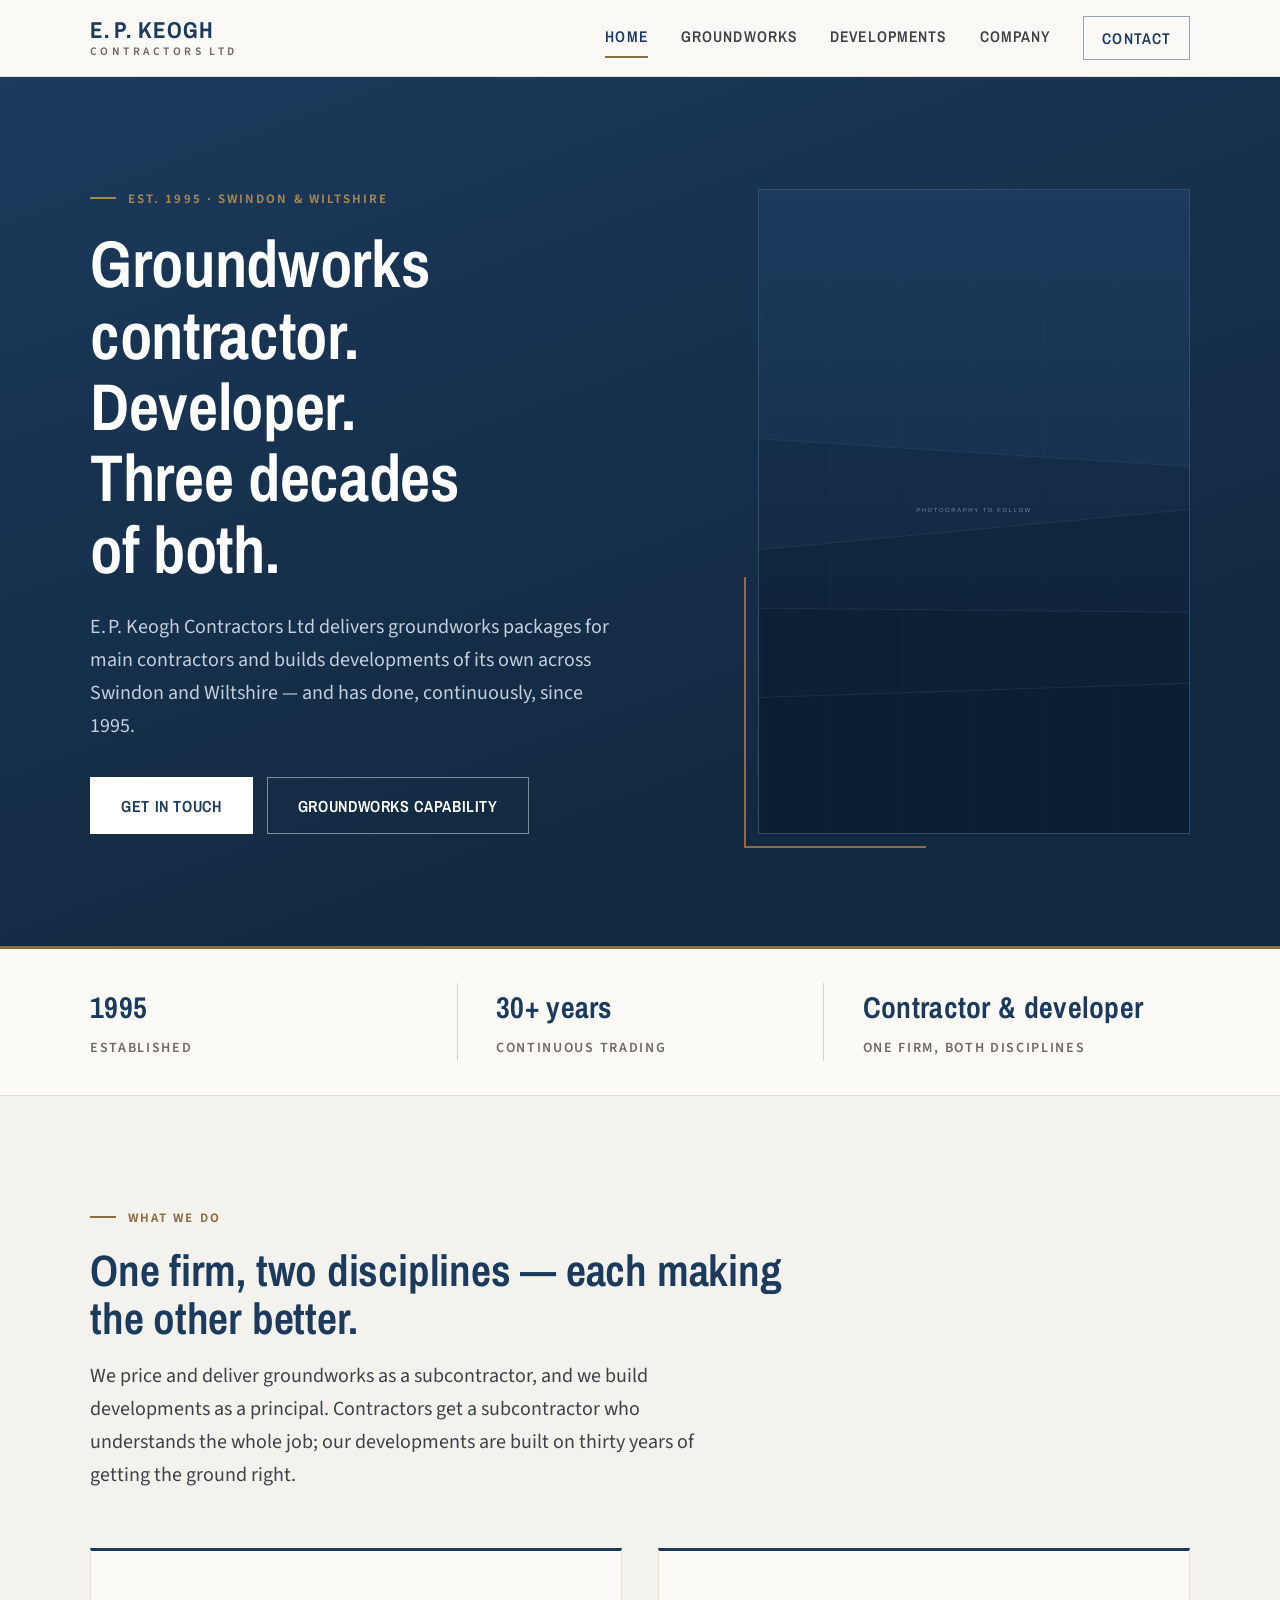
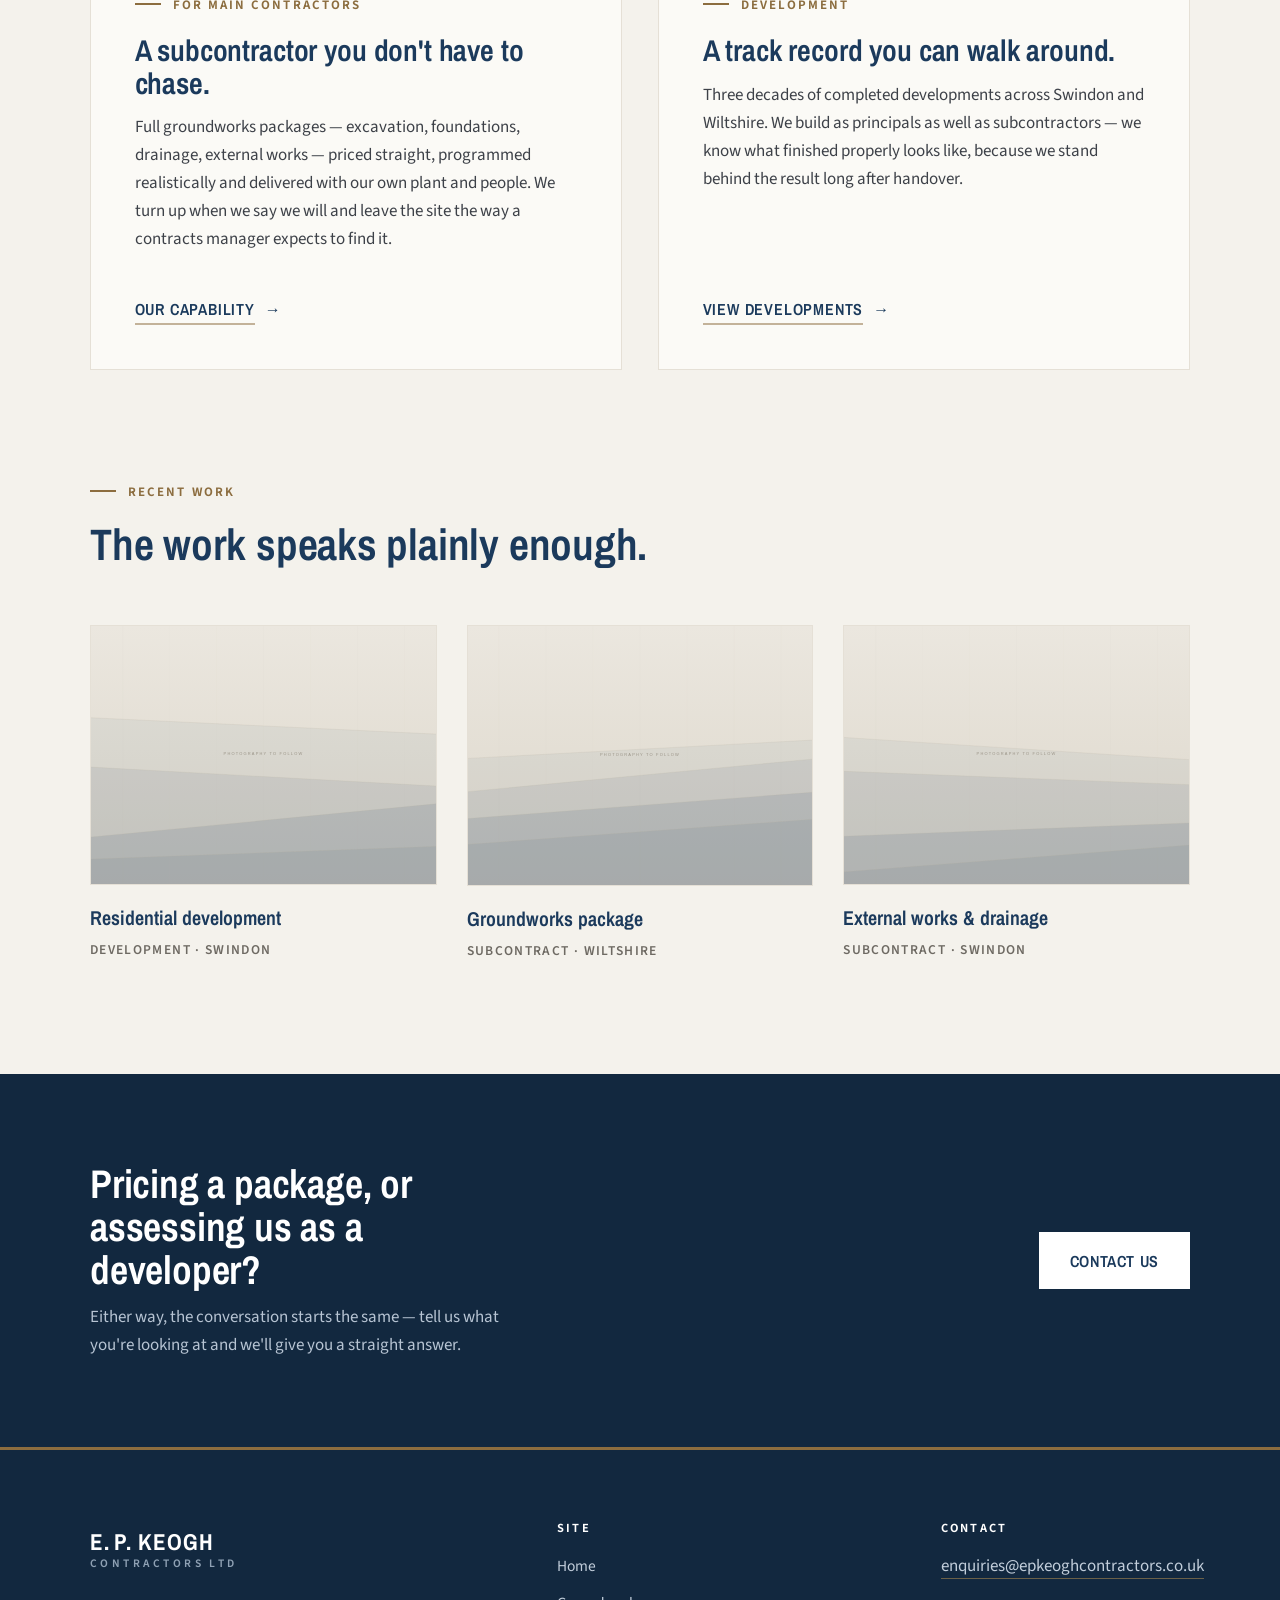
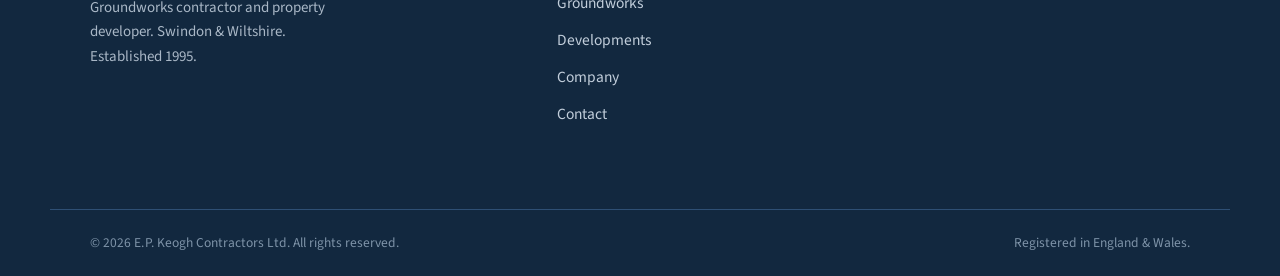
==== index.html @ 8f280d27 "E. P. Keogh Contractors Ltd — standalone company website Static five-page marketing site (Home, Grou" ====
<!DOCTYPE html>
<html lang="en-GB">
<head>
  <meta charset="utf-8">
  <meta name="viewport" content="width=device-width, initial-scale=1">
  <title>E. P. Keogh Contractors Ltd — Groundworks Contractor &amp; Developer, Swindon &amp; Wiltshire</title>
  <meta name="description" content="E. P. Keogh Contractors Ltd is an established Swindon and Wiltshire groundworks contractor and property developer, trading since 1995.">
  <link rel="icon" href="assets/img/favicon.svg" type="image/svg+xml">
  <link rel="stylesheet" href="css/main.css">
</head>
<body>

<header class="site-header">
  <div class="container header-inner">
    <a class="brand" href="index.html" aria-label="E. P. Keogh Contractors Ltd — home">
      <!-- LOGO SLOT: when the supplied horizontal logo file is added to assets/img/,
           replace the two <span>s below with:
           <img class="brand-logo" src="assets/img/logo-horizontal.png" alt="E. P. Keogh Contractors Ltd">
           (.brand-logo uses mix-blend-mode: multiply, which hides the logo's
           off-white background on these light surfaces without editing the file) -->
      <span class="brand-name">E.&thinsp;P. Keogh</span>
      <span class="brand-sub">Contractors Ltd</span>
    </a>
    <button class="nav-toggle" aria-expanded="false" aria-controls="site-nav" aria-label="Menu"><span class="bars"></span></button>
    <nav class="site-nav" id="site-nav" aria-label="Main">
      <a href="index.html" aria-current="page">Home</a>
      <a href="groundworks.html">Groundworks</a>
      <a href="developments.html">Developments</a>
      <a href="about.html">Company</a>
      <a class="nav-cta" href="contact.html">Contact</a>
    </nav>
  </div>
</header>

<main>

  <section class="hero on-navy">
    <div class="container hero-grid">
      <div>
        <span class="kicker">Est. 1995 &middot; Swindon &amp; Wiltshire</span>
        <h1>Groundworks contractor. Developer. Three decades of both.</h1>
        <p class="lede">E.&thinsp;P. Keogh Contractors Ltd delivers groundworks packages for main contractors and builds developments of its own across Swindon and Wiltshire — and has done, continuously, since 1995.</p>
        <div class="btn-row">
          <a class="btn btn-solid" href="contact.html">Get in touch</a>
          <a class="btn btn-ghost" href="groundworks.html">Groundworks capability</a>
        </div>
      </div>
      <div class="hero-media">
        <!-- PHOTO SLOT: replace with real site photography -->
        <img src="assets/placeholders/hero-navy.svg" alt="" aria-hidden="true">
      </div>
    </div>
  </section>

  <section class="facts" aria-label="Company facts">
    <div class="container facts-grid">
      <div class="fact"><strong>1995</strong><span>Established</span></div>
      <div class="fact"><strong>30+ years</strong><span>Continuous trading</span></div>
      <div class="fact"><strong>Contractor &amp; developer</strong><span>One firm, both disciplines</span></div>
    </div>
  </section>

  <section class="section">
    <div class="container">
      <div class="section-head">
        <span class="kicker">What we do</span>
        <h2>One firm, two disciplines — each making the other better.</h2>
        <p class="lede">We price and deliver groundworks as a subcontractor, and we build developments as a principal. Contractors get a subcontractor who understands the whole job; our developments are built on thirty years of getting the ground right.</p>
      </div>
      <div class="dual">
        <article class="panel">
          <span class="kicker">For main contractors</span>
          <h3>A subcontractor you don't have to chase.</h3>
          <p>Full groundworks packages — excavation, foundations, drainage, external works — priced straight, programmed realistically and delivered with our own plant and people. We turn up when we say we will and leave the site the way a contracts manager expects to find it.</p>
          <a class="link-fwd" href="groundworks.html"><span>Our capability</span></a>
        </article>
        <article class="panel">
          <span class="kicker">Development</span>
          <h3>A track record you can walk around.</h3>
          <p>Three decades of completed developments across Swindon and Wiltshire. We build as principals as well as subcontractors — we know what finished properly looks like, because we stand behind the result long after handover.</p>
          <a class="link-fwd" href="developments.html"><span>View developments</span></a>
        </article>
      </div>
    </div>
  </section>

  <section class="section" style="padding-top: 0;">
    <div class="container">
      <div class="section-head">
        <span class="kicker">Recent work</span>
        <h2>The work speaks plainly enough.</h2>
      </div>
      <div class="work-grid">
        <a class="work-card" href="developments.html">
          <figure>
            <div class="frame"><img src="assets/placeholders/light-1.svg" alt="Project photography to follow"></div>
            <figcaption>
              <div class="work-title">Residential development</div>
              <div class="work-meta">Development &middot; Swindon</div>
            </figcaption>
          </figure>
        </a>
        <a class="work-card" href="developments.html">
          <figure>
            <div class="frame"><img src="assets/placeholders/light-2.svg" alt="Project photography to follow"></div>
            <figcaption>
              <div class="work-title">Groundworks package</div>
              <div class="work-meta">Subcontract &middot; Wiltshire</div>
            </figcaption>
          </figure>
        </a>
        <a class="work-card" href="developments.html">
          <figure>
            <div class="frame"><img src="assets/placeholders/light-3.svg" alt="Project photography to follow"></div>
            <figcaption>
              <div class="work-title">External works &amp; drainage</div>
              <div class="work-meta">Subcontract &middot; Swindon</div>
            </figcaption>
          </figure>
        </a>
      </div>
    </div>
  </section>

  <section class="cta-band on-navy">
    <div class="container cta-inner">
      <div>
        <h2>Pricing a package, or assessing us as a developer?</h2>
        <p>Either way, the conversation starts the same — tell us what you're looking at and we'll give you a straight answer.</p>
      </div>
      <a class="btn btn-solid" href="contact.html">Contact us</a>
    </div>
  </section>

</main>

<footer class="site-footer">
  <div class="container footer-grid">
    <div class="footer-brand">
      <a class="brand" href="index.html">
        <span class="brand-name">E.&thinsp;P. Keogh</span>
        <span class="brand-sub">Contractors Ltd</span>
      </a>
      <p>Groundworks contractor and property developer. Swindon &amp; Wiltshire. Established 1995.</p>
    </div>
    <div>
      <h4>Site</h4>
      <ul class="footer-nav">
        <li><a href="index.html">Home</a></li>
        <li><a href="groundworks.html">Groundworks</a></li>
        <li><a href="developments.html">Developments</a></li>
        <li><a href="about.html">Company</a></li>
        <li><a href="contact.html">Contact</a></li>
      </ul>
    </div>
    <div>
      <h4>Contact</h4>
      <!-- PLACEHOLDER EMAIL — update in all five pages when confirmed -->
      <p><a class="email" href="mailto:enquiries@epkeoghcontractors.co.uk">enquiries@epkeoghcontractors.co.uk</a></p>
    </div>
  </div>
  <div class="container footer-base">
    <span>&copy; 2026 E.&thinsp;P. Keogh Contractors Ltd. All rights reserved.</span>
    <span>Registered in England &amp; Wales.</span>
  </div>
</footer>

<script src="js/site.js"></script>
</body>
</html>
---- css/main.css ----
/* ==========================================================================
   E. P. Keogh Contractors Ltd — site stylesheet
   Palette anchored to the company logo: deep navy, structural grey,
   warm off-white, near-black ink, muted bronze accent (used sparingly).
   ========================================================================== */

/* ---- Fonts (self-hosted, variable weight) ------------------------------- */
@font-face {
  font-family: "Archivo Narrow";
  src: url("../assets/fonts/archivo-narrow-var.woff2") format("woff2");
  font-weight: 400 700;
  font-style: normal;
  font-display: swap;
}
@font-face {
  font-family: "Source Sans 3";
  src: url("../assets/fonts/source-sans-3-var.woff2") format("woff2");
  font-weight: 200 900;
  font-style: normal;
  font-display: swap;
}

/* ---- Tokens -------------------------------------------------------------- */
:root {
  --navy: #1b3a5c;          /* logo navy */
  --navy-deep: #12283f;     /* hero / footer ground */
  --navy-mid: #24486e;
  --navy-line: #2e4f74;     /* hairlines on navy */

  --ink: #171a1e;
  --ink-soft: #3d4148;
  --grey: #6e6a63;          /* warm structural grey — secondary text */
  --grey-line: #d9d3c8;     /* hairlines on cream */
  --grey-line-soft: #e5e0d6;

  --cream: #f4f2ec;         /* page ground */
  --paper: #fbfaf6;         /* raised surfaces */
  --white: #ffffff;

  --bronze: #8c6d3f;        /* restrained accent */
  --bronze-soft: #a5854f;

  --font-display: "Archivo Narrow", "Arial Narrow", Arial, sans-serif;
  --font-body: "Source Sans 3", system-ui, -apple-system, "Segoe UI", Arial, sans-serif;

  --container: 1180px;
  --gutter: clamp(20px, 4vw, 40px);
  --section: clamp(64px, 9vw, 112px);
}

/* ---- Reset / base -------------------------------------------------------- */
*, *::before, *::after { box-sizing: border-box; }
html { -webkit-text-size-adjust: 100%; scroll-behavior: smooth; }
body {
  margin: 0;
  font-family: var(--font-body);
  font-weight: 400;
  font-size: 17px;
  line-height: 1.65;
  color: var(--ink);
  background: var(--cream);
}
img, svg { display: block; max-width: 100%; }
h1, h2, h3, h4 { margin: 0; font-family: var(--font-display); color: var(--navy); line-height: 1.08; letter-spacing: -0.005em; }
p { margin: 0 0 1em; }
p:last-child { margin-bottom: 0; }
a { color: var(--navy); text-decoration-color: color-mix(in srgb, var(--bronze) 55%, transparent); text-underline-offset: 3px; }
a:hover { color: var(--bronze); }
:focus-visible { outline: 2px solid var(--bronze); outline-offset: 3px; }

.container { max-width: var(--container); margin-inline: auto; padding-inline: var(--gutter); }

/* ---- Shared text patterns ------------------------------------------------ */
.kicker {
  display: block;
  font-family: var(--font-body);
  font-size: 13px;
  font-weight: 650;
  letter-spacing: 0.16em;
  text-transform: uppercase;
  color: var(--bronze);
  margin-bottom: 18px;
}
.kicker::before {
  content: "";
  display: inline-block;
  width: 26px;
  height: 2px;
  background: var(--bronze);
  vertical-align: 4px;
  margin-right: 12px;
}
.on-navy .kicker { color: var(--bronze-soft); }
.on-navy .kicker::before { background: var(--bronze-soft); }

.lede { font-size: clamp(18px, 2vw, 20px); color: var(--ink-soft); max-width: 62ch; }
.muted { color: var(--grey); }

/* ---- Buttons -------------------------------------------------------------- */
.btn {
  display: inline-block;
  font-family: var(--font-display);
  font-weight: 620;
  font-size: 16px;
  letter-spacing: 0.04em;
  text-transform: uppercase;
  text-decoration: none;
  padding: 15px 30px 14px;
  border: 1px solid transparent;
  transition: background-color 160ms ease, color 160ms ease, border-color 160ms ease;
}
.btn-solid { background: var(--navy); color: var(--white); }
.btn-solid:hover { background: var(--navy-mid); color: var(--white); }
.on-navy .btn-solid { background: var(--white); color: var(--navy); }
.on-navy .btn-solid:hover { background: var(--cream); color: var(--navy); }
.btn-ghost { border-color: color-mix(in srgb, var(--navy) 45%, transparent); color: var(--navy); }
.btn-ghost:hover { border-color: var(--bronze); color: var(--bronze); }
.on-navy .btn-ghost { border-color: rgba(255, 255, 255, 0.45); color: var(--white); }
.on-navy .btn-ghost:hover { border-color: var(--bronze-soft); color: var(--bronze-soft); }
.btn-row { display: flex; flex-wrap: wrap; gap: 14px; margin-top: 34px; }

/* Quiet inline link with arrow */
.link-fwd {
  display: inline-block;
  font-family: var(--font-display);
  font-weight: 620;
  font-size: 16px;
  letter-spacing: 0.05em;
  text-transform: uppercase;
  text-decoration: none;
  color: var(--navy);
  border-bottom: 2px solid color-mix(in srgb, var(--bronze) 50%, transparent);
  padding-bottom: 3px;
}
.link-fwd::after { content: "\2192"; margin-left: 10px; }
.link-fwd:hover { color: var(--bronze); border-bottom-color: var(--bronze); }

/* ---- Header --------------------------------------------------------------- */
.site-header {
  position: sticky;
  top: 0;
  z-index: 50;
  background: color-mix(in srgb, var(--paper) 92%, transparent);
  backdrop-filter: blur(8px);
  border-bottom: 1px solid var(--grey-line-soft);
}
.header-inner {
  display: flex;
  align-items: center;
  justify-content: space-between;
  gap: 24px;
  min-height: 76px;
}

/* Brand — typographic wordmark. When the supplied logo file is dropped into
   assets/img/, swap the two spans for the commented <img> in each page header.
   .brand-logo is pre-styled for it (multiply hides the logo's off-white box
   on these light surfaces). */
.brand { display: flex; flex-direction: column; text-decoration: none; line-height: 1.05; padding: 8px 0; }
.brand-name {
  font-family: var(--font-display);
  font-weight: 700;
  font-size: 23px;
  letter-spacing: 0.045em;
  text-transform: uppercase;
  color: var(--navy);
}
.brand-sub {
  font-family: var(--font-body);
  font-weight: 620;
  font-size: 11.5px;
  letter-spacing: 0.3em;
  text-transform: uppercase;
  color: var(--grey);
  margin-top: 3px;
}
.brand-logo { height: 46px; width: auto; mix-blend-mode: multiply; }

.site-nav { display: flex; align-items: center; gap: clamp(18px, 2.6vw, 34px); }
.site-nav a {
  font-family: var(--font-display);
  font-weight: 600;
  font-size: 15.5px;
  letter-spacing: 0.07em;
  text-transform: uppercase;
  text-decoration: none;
  color: var(--ink-soft);
  padding: 6px 0;
  border-bottom: 2px solid transparent;
}
.site-nav a:hover { color: var(--navy); }
.site-nav a[aria-current="page"] { color: var(--navy); border-bottom-color: var(--bronze); }
.site-nav .nav-cta {
  border: 1px solid color-mix(in srgb, var(--navy) 45%, transparent);
  padding: 9px 18px 8px;
  color: var(--navy);
}
.site-nav .nav-cta:hover { border-color: var(--bronze); color: var(--bronze); }
.site-nav .nav-cta[aria-current="page"] { border-color: var(--navy); background: var(--navy); color: var(--white); }

.nav-toggle {
  display: none;
  appearance: none;
  background: none;
  border: 1px solid var(--grey-line);
  padding: 10px 12px;
  cursor: pointer;
}
.nav-toggle .bars { display: block; width: 22px; height: 2px; background: var(--navy); position: relative; }
.nav-toggle .bars::before, .nav-toggle .bars::after {
  content: ""; position: absolute; left: 0; width: 22px; height: 2px; background: var(--navy);
}
.nav-toggle .bars::before { top: -7px; }
.nav-toggle .bars::after { top: 7px; }

/* ---- Hero (home) ----------------------------------------------------------- */
.hero {
  background: linear-gradient(160deg, var(--navy) 0%, var(--navy-deep) 78%);
  color: var(--white);
  border-bottom: 3px solid var(--bronze);
}
.hero-grid {
  display: grid;
  grid-template-columns: minmax(0, 7fr) minmax(0, 5fr);
  gap: clamp(32px, 5vw, 72px);
  align-items: stretch;
  padding-block: var(--section);
}
.hero h1 {
  color: var(--white);
  font-size: clamp(40px, 5.6vw, 66px);
  font-weight: 640;
  max-width: 13ch;
}
.hero .lede { color: #c3cfdc; margin-top: 26px; max-width: 52ch; }
.hero-media { position: relative; min-height: 340px; }
.hero-media img {
  position: absolute; inset: 0;
  width: 100%; height: 100%;
  object-fit: cover;
  border: 1px solid var(--navy-line);
}
.hero-media::after {
  content: "";
  position: absolute;
  left: -14px; bottom: -14px;
  width: 42%; height: 42%;
  border-left: 2px solid var(--bronze);
  border-bottom: 2px solid var(--bronze);
  pointer-events: none;
}

/* ---- Fact strip -------------------------------------------------------------- */
.facts { background: var(--paper); border-bottom: 1px solid var(--grey-line-soft); }
.facts-grid {
  display: grid;
  grid-template-columns: repeat(3, 1fr);
  padding-block: 34px;
}
.fact { padding-inline: clamp(16px, 3vw, 44px); border-left: 1px solid var(--grey-line); }
.fact:first-child { border-left: 0; padding-left: 0; }
.fact strong {
  display: block;
  font-family: var(--font-display);
  font-weight: 660;
  font-size: clamp(22px, 2.4vw, 30px);
  color: var(--navy);
  letter-spacing: 0.01em;
}
.fact span { font-size: 14px; font-weight: 600; letter-spacing: 0.12em; text-transform: uppercase; color: var(--grey); }

/* ---- Generic section rhythm --------------------------------------------------- */
.section { padding-block: var(--section); }
.section-head { max-width: 720px; margin-bottom: clamp(36px, 5vw, 56px); }
.section-head h2 { font-size: clamp(30px, 3.6vw, 44px); font-weight: 640; }
.section-head .lede { margin-top: 18px; }

/* ---- Dual identity panels (home) ------------------------------------------------ */
.dual { display: grid; grid-template-columns: 1fr 1fr; gap: clamp(24px, 3vw, 36px); }
.panel {
  background: var(--paper);
  border: 1px solid var(--grey-line-soft);
  border-top: 3px solid var(--navy);
  padding: clamp(28px, 3.4vw, 44px);
  display: flex;
  flex-direction: column;
}
.panel h3 { font-size: clamp(24px, 2.5vw, 30px); font-weight: 640; margin-bottom: 14px; }
.panel p { color: var(--ink-soft); }
.panel .link-fwd { margin-top: auto; padding-top: 26px; align-self: flex-start; border-bottom-width: 0; }
.panel .link-fwd span { border-bottom: 2px solid color-mix(in srgb, var(--bronze) 50%, transparent); padding-bottom: 3px; }
.panel .link-fwd:hover span { border-bottom-color: var(--bronze); }

/* ---- Work strip (home) / gallery (developments) ---------------------------------- */
.work-grid { display: grid; grid-template-columns: repeat(3, 1fr); gap: clamp(20px, 2.6vw, 30px); }
.work-card { text-decoration: none; color: inherit; display: block; }
.work-card figure { margin: 0; }
.work-card .frame { overflow: hidden; border: 1px solid var(--grey-line-soft); background: var(--paper); }
.work-card img { width: 100%; aspect-ratio: 4 / 3; object-fit: cover; transition: transform 400ms ease; }
.work-card:hover img { transform: scale(1.025); }
.work-card figcaption { padding-top: 16px; }
.work-card .work-title { font-family: var(--font-display); font-weight: 640; font-size: 20px; color: var(--navy); }
.work-card .work-meta { font-size: 13.5px; font-weight: 600; letter-spacing: 0.1em; text-transform: uppercase; color: var(--grey); margin-top: 5px; }

.feature-work { display: grid; grid-template-columns: minmax(0, 7fr) minmax(0, 5fr); gap: clamp(24px, 4vw, 56px); align-items: center; margin-bottom: clamp(32px, 4vw, 52px); }
.feature-work img { width: 100%; aspect-ratio: 16 / 10; object-fit: cover; border: 1px solid var(--grey-line-soft); }

/* ---- Capability list (groundworks) ------------------------------------------------ */
.cap-list { display: grid; grid-template-columns: 1fr 1fr; gap: 0 clamp(32px, 4vw, 64px); counter-reset: cap; border-top: 1px solid var(--grey-line); }
.cap {
  counter-increment: cap;
  border-bottom: 1px solid var(--grey-line);
  padding: clamp(24px, 3vw, 34px) 0;
  display: grid;
  grid-template-columns: 58px 1fr;
  gap: 8px 18px;
}
.cap::before {
  content: counter(cap, decimal-leading-zero);
  grid-row: 1 / span 2;
  font-family: var(--font-display);
  font-weight: 620;
  font-size: 26px;
  color: var(--bronze);
  line-height: 1.2;
}
.cap h3 { font-size: 21px; font-weight: 640; }
.cap p { grid-column: 2; color: var(--ink-soft); font-size: 16px; margin: 0; }

/* ---- Side-by-side content blocks --------------------------------------------------- */
.split { display: grid; grid-template-columns: minmax(0, 5fr) minmax(0, 7fr); gap: clamp(28px, 5vw, 72px); align-items: start; }
.split.flip { grid-template-columns: minmax(0, 7fr) minmax(0, 5fr); }
.split h2 { font-size: clamp(28px, 3.2vw, 38px); font-weight: 640; }
.split .media img { width: 100%; object-fit: cover; border: 1px solid var(--grey-line-soft); }

/* Checklist for standards */
.tick-list { list-style: none; margin: 22px 0 0; padding: 0; }
.tick-list li { position: relative; padding: 10px 0 10px 30px; border-bottom: 1px solid var(--grey-line-soft); color: var(--ink-soft); }
.tick-list li:last-child { border-bottom: 0; }
.tick-list li::before {
  content: "";
  position: absolute;
  left: 2px; top: 19px;
  width: 12px; height: 7px;
  border-left: 2px solid var(--bronze);
  border-bottom: 2px solid var(--bronze);
  transform: rotate(-45deg);
}

/* ---- Page hero (inner pages) --------------------------------------------------------- */
.page-hero {
  background: linear-gradient(160deg, var(--navy) 0%, var(--navy-deep) 82%);
  color: var(--white);
  border-bottom: 3px solid var(--bronze);
  padding-block: clamp(56px, 8vw, 96px);
}
.page-hero h1 { color: var(--white); font-size: clamp(36px, 4.6vw, 56px); font-weight: 640; max-width: 20ch; }
.page-hero .lede { color: #c3cfdc; margin-top: 20px; max-width: 58ch; }

/* ---- Full-bleed photo band ------------------------------------------------------------ */
.photo-band img { width: 100%; height: clamp(260px, 42vw, 460px); object-fit: cover; }

/* ---- CTA band --------------------------------------------------------------------------- */
.cta-band { background: var(--navy-deep); color: var(--white); }
.cta-inner {
  padding-block: clamp(56px, 7vw, 88px);
  display: flex;
  flex-wrap: wrap;
  align-items: center;
  justify-content: space-between;
  gap: 28px;
}
.cta-inner h2 { color: var(--white); font-size: clamp(28px, 3.4vw, 40px); font-weight: 640; max-width: 22ch; }
.cta-inner p { color: #b7c4d3; margin-top: 12px; max-width: 52ch; }

/* ---- Contact ------------------------------------------------------------------------------ */
.contact-email {
  display: inline-block;
  font-family: var(--font-display);
  font-weight: 640;
  font-size: clamp(24px, 3.4vw, 40px);
  letter-spacing: 0.01em;
  color: var(--navy);
  text-decoration: none;
  border-bottom: 3px solid var(--bronze);
  padding-bottom: 6px;
  overflow-wrap: anywhere;
}
.contact-email:hover { color: var(--bronze); }
.contact-cols { display: grid; grid-template-columns: minmax(0, 7fr) minmax(0, 5fr); gap: clamp(32px, 5vw, 72px); align-items: start; }
.contact-note h3 { font-size: 19px; font-weight: 640; margin-bottom: 8px; }
.contact-note + .contact-note { margin-top: 30px; padding-top: 30px; border-top: 1px solid var(--grey-line); }
.contact-note p { color: var(--ink-soft); font-size: 16px; }

/* ---- Footer ----------------------------------------------------------------------------------- */
.site-footer { background: var(--navy-deep); color: #a9b7c6; border-top: 3px solid var(--bronze); }
.footer-grid {
  display: grid;
  grid-template-columns: minmax(0, 5fr) minmax(0, 4fr) minmax(0, 3fr);
  gap: clamp(28px, 4vw, 64px);
  padding-block: clamp(48px, 6vw, 72px);
}
.footer-brand .brand-name { color: var(--white); }
.footer-brand .brand-sub { color: #8fa1b4; }
.footer-brand p { margin-top: 18px; font-size: 15px; max-width: 34ch; }
.site-footer h4 {
  color: var(--white);
  font-family: var(--font-body);
  font-size: 12.5px;
  font-weight: 650;
  letter-spacing: 0.18em;
  text-transform: uppercase;
  margin-bottom: 16px;
}
.footer-nav { list-style: none; margin: 0; padding: 0; }
.footer-nav li { margin-bottom: 9px; }
.footer-nav a { color: #c2cedb; text-decoration: none; font-size: 15.5px; }
.footer-nav a:hover { color: var(--white); }
.site-footer a.email { color: #c2cedb; text-decoration: none; border-bottom: 1px solid color-mix(in srgb, var(--bronze-soft) 60%, transparent); }
.site-footer a.email:hover { color: var(--white); }
.footer-base { border-top: 1px solid var(--navy-line); padding-block: 22px; display: flex; flex-wrap: wrap; gap: 8px 28px; justify-content: space-between; font-size: 13.5px; color: #7e93a8; }

/* ---- Responsive ---------------------------------------------------------------------------------- */
@media (max-width: 960px) {
  .hero-grid, .feature-work, .split, .split.flip, .contact-cols { grid-template-columns: 1fr; }
  .hero-media { min-height: 300px; }
  .cap-list { grid-template-columns: 1fr; }
  .work-grid { grid-template-columns: repeat(2, 1fr); }
  .footer-grid { grid-template-columns: 1fr 1fr; }
}

@media (max-width: 720px) {
  body { font-size: 16px; }
  .nav-toggle { display: block; }
  .site-nav {
    display: none;
    position: absolute;
    top: 100%; left: 0; right: 0;
    flex-direction: column;
    align-items: stretch;
    gap: 0;
    background: var(--paper);
    border-bottom: 1px solid var(--grey-line);
    padding: 8px var(--gutter) 18px;
  }
  .site-nav.open { display: flex; }
  .site-nav a { padding: 13px 0; border-bottom: 1px solid var(--grey-line-soft); }
  .site-nav a[aria-current="page"] { border-bottom-color: var(--grey-line-soft); color: var(--bronze); }
  .site-nav .nav-cta { border: 0; padding: 13px 0; }
  .site-nav .nav-cta[aria-current="page"] { background: none; color: var(--bronze); }
  .facts-grid { grid-template-columns: 1fr; row-gap: 18px; }
  .fact { border-left: 0; padding-inline: 0; border-bottom: 1px solid var(--grey-line-soft); padding-bottom: 16px; }
  .fact:last-child { border-bottom: 0; padding-bottom: 0; }
  .dual { grid-template-columns: 1fr; }
  .work-grid { grid-template-columns: 1fr; }
  .footer-grid { grid-template-columns: 1fr; }
  .cap { grid-template-columns: 44px 1fr; }
}

@media (prefers-reduced-motion: reduce) {
  html { scroll-behavior: auto; }
  .work-card img, .btn { transition: none; }
}
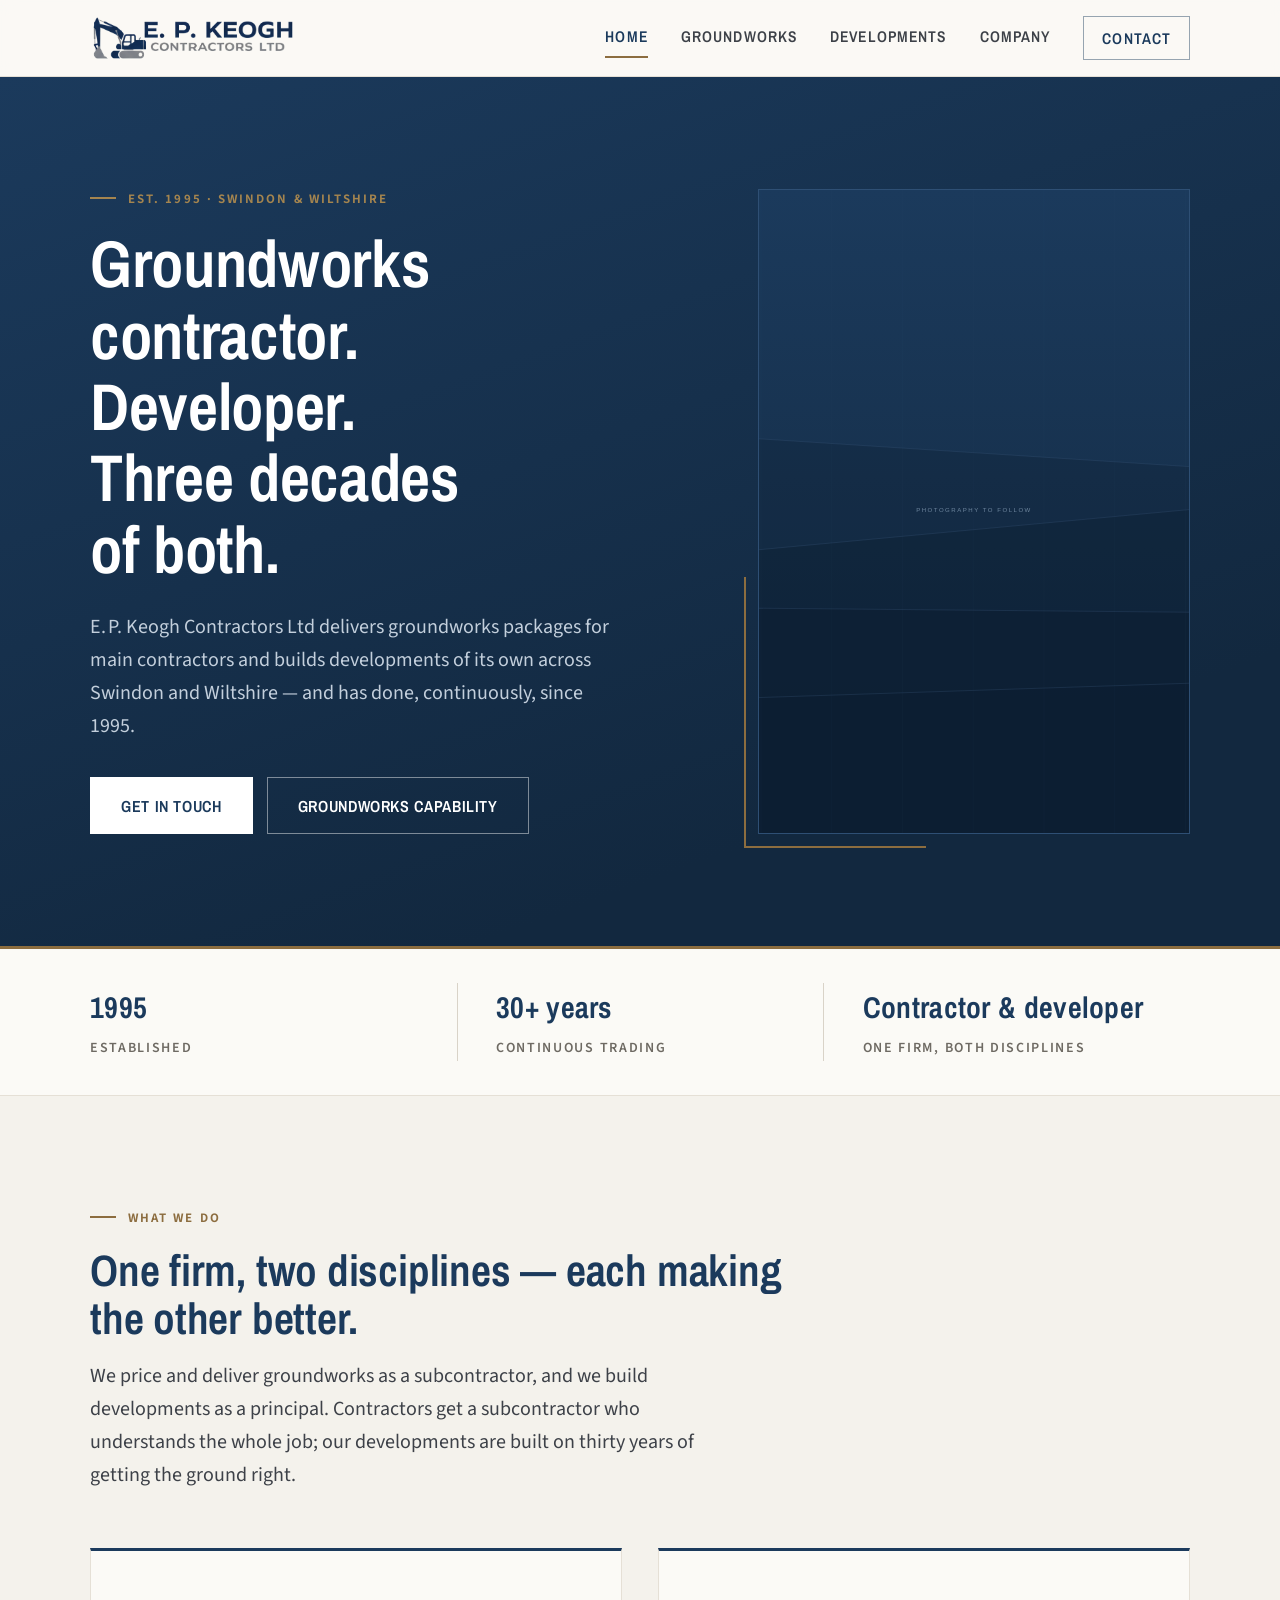
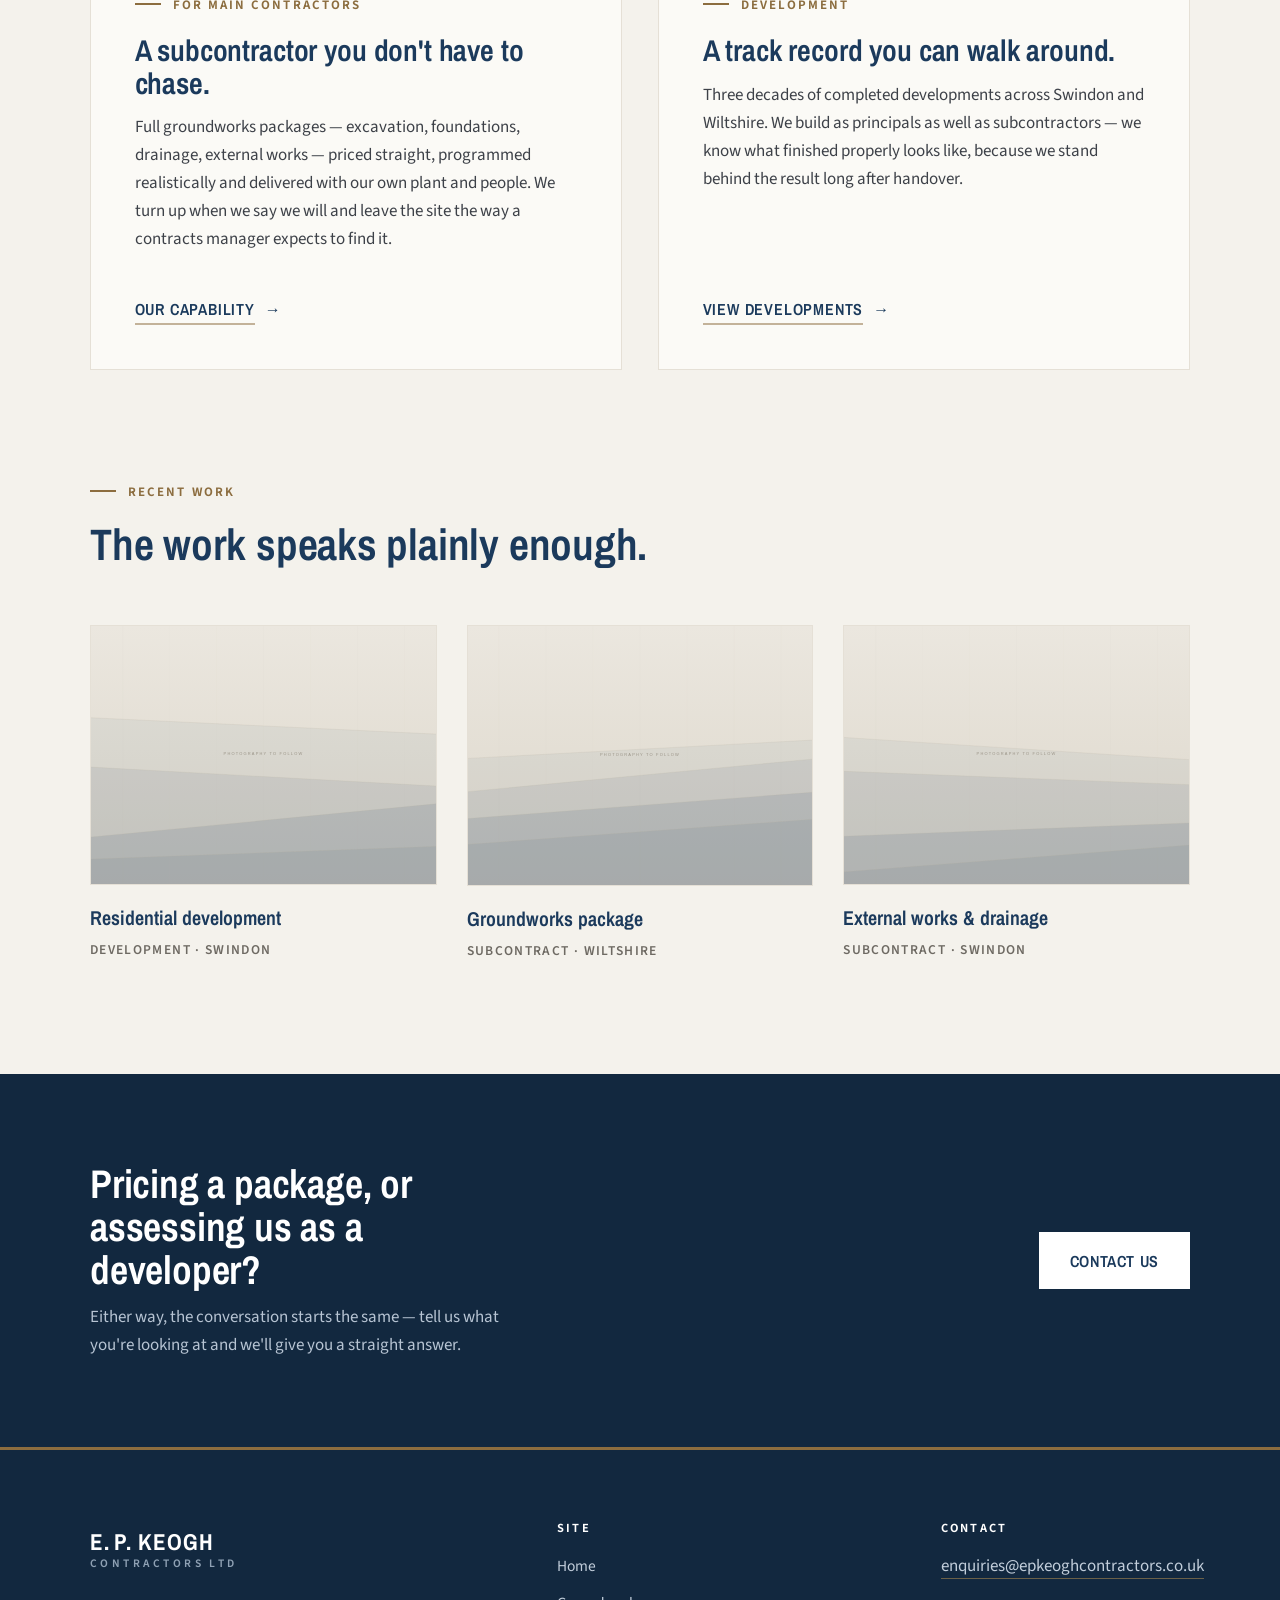
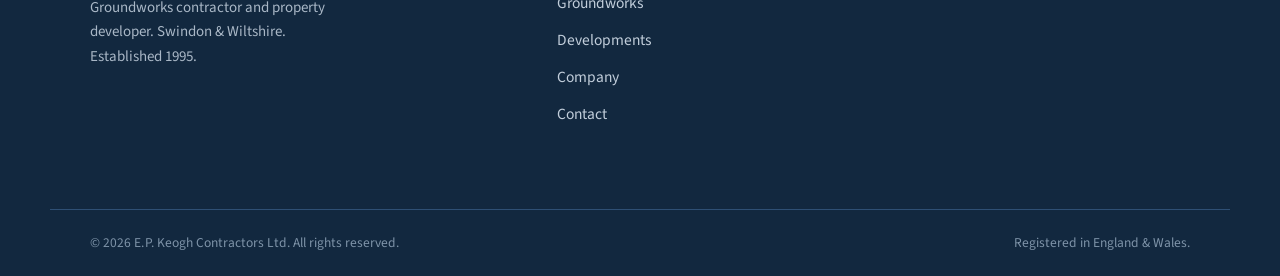
==== commit 83dfaf7c: "Add supplied logos; use horizontal lockup in page headers Originals stored byte-for-byte in assets/i" ====
--- a/index.html
+++ b/index.html
@@ -13,13 +13,11 @@
 <header class="site-header">
   <div class="container header-inner">
     <a class="brand" href="index.html" aria-label="E. P. Keogh Contractors Ltd — home">
-      <!-- LOGO SLOT: when the supplied horizontal logo file is added to assets/img/,
-           replace the two <span>s below with:
-           <img class="brand-logo" src="assets/img/logo-horizontal.png" alt="E. P. Keogh Contractors Ltd">
-           (.brand-logo uses mix-blend-mode: multiply, which hides the logo's
-           off-white background on these light surfaces without editing the file) -->
-      <span class="brand-name">E.&thinsp;P. Keogh</span>
-      <span class="brand-sub">Contractors Ltd</span>
+      <!-- Supplied logo. mix-blend-mode: multiply (on .brand-logo) melts its white
+           ground into the light header. Originals kept in assets/img/*-original.jpg;
+           the .png copies are margin-trimmed only. Don't place this on navy surfaces —
+           the footer keeps the typographic wordmark for that reason. -->
+      <img class="brand-logo" src="assets/img/logo-horizontal-header.png" alt="E. P. Keogh Contractors Ltd">
     </a>
     <button class="nav-toggle" aria-expanded="false" aria-controls="site-nav" aria-label="Menu"><span class="bars"></span></button>
     <nav class="site-nav" id="site-nav" aria-label="Main">
--- a/css/main.css
+++ b/css/main.css
@@ -152,10 +152,10 @@
   min-height: 76px;
 }
 
-/* Brand — typographic wordmark. When the supplied logo file is dropped into
-   assets/img/, swap the two spans for the commented <img> in each page header.
-   .brand-logo is pre-styled for it (multiply hides the logo's off-white box
-   on these light surfaces). */
+/* Brand. Headers use the supplied horizontal logo (.brand-logo) as a
+   transparent cut-out. The typographic wordmark styles below remain in use
+   in the footer: the cut-out's edges were anti-aliased against white, so it
+   belongs on light surfaces only. */
 .brand { display: flex; flex-direction: column; text-decoration: none; line-height: 1.05; padding: 8px 0; }
 .brand-name {
   font-family: var(--font-display);
@@ -174,7 +174,7 @@
   color: var(--grey);
   margin-top: 3px;
 }
-.brand-logo { height: 46px; width: auto; mix-blend-mode: multiply; }
+.brand-logo { height: 48px; width: auto; }
 
 .site-nav { display: flex; align-items: center; gap: clamp(18px, 2.6vw, 34px); }
 .site-nav a {
@@ -431,6 +431,7 @@
 
 @media (max-width: 720px) {
   body { font-size: 16px; }
+  .brand-logo { height: 40px; }
   .nav-toggle { display: block; }
   .site-nav {
     display: none;
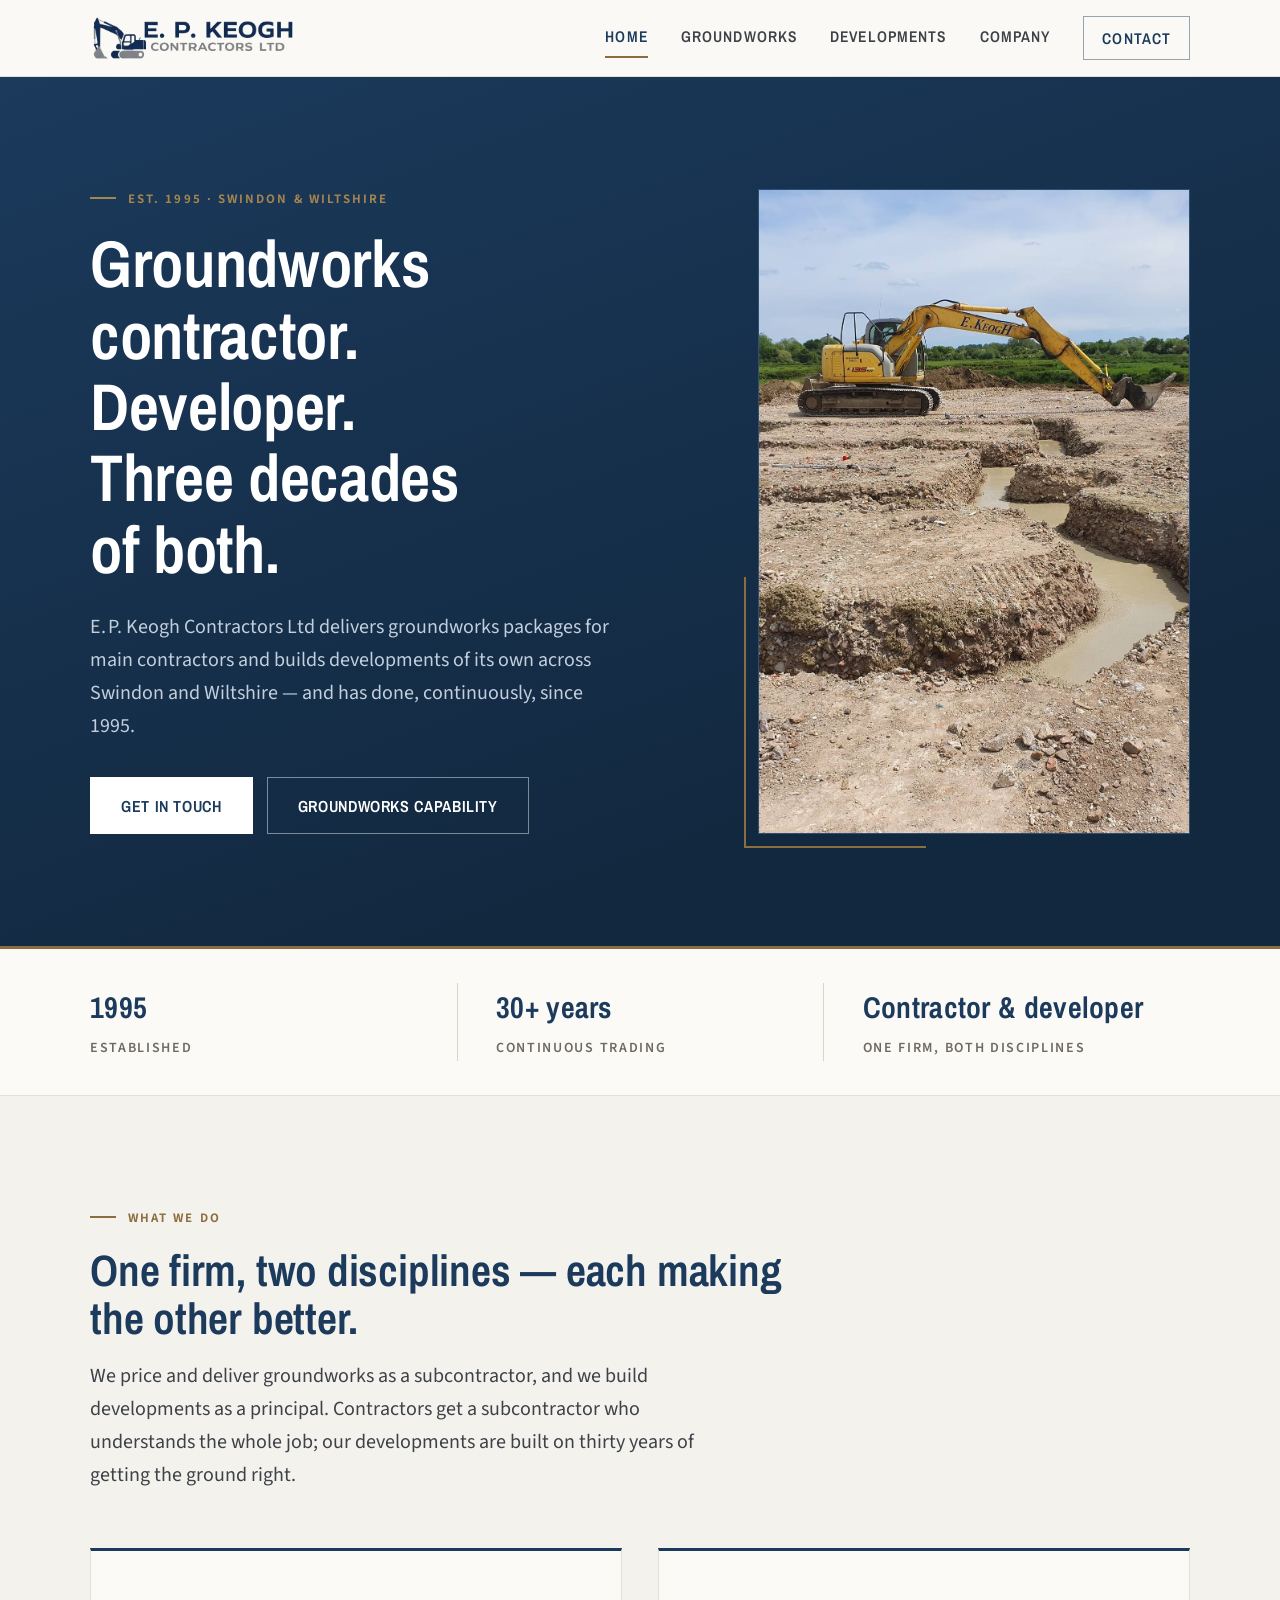
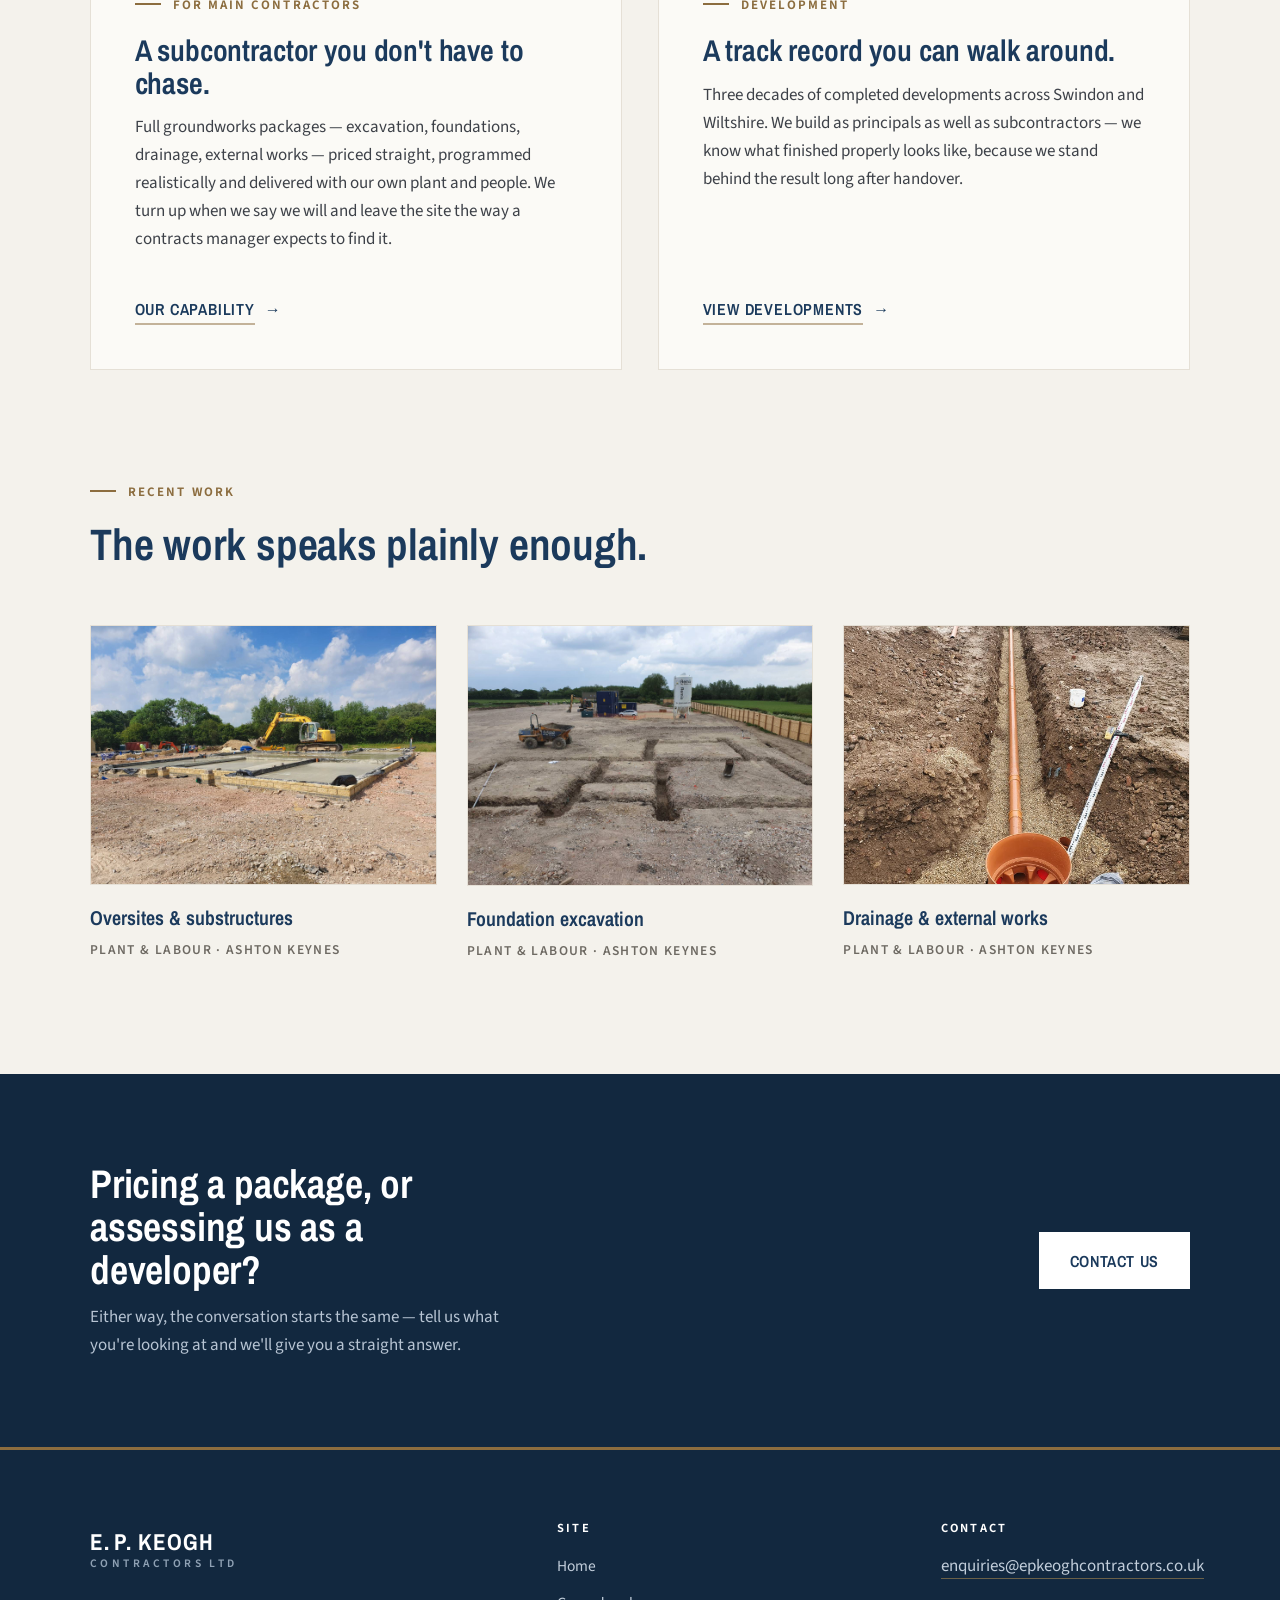
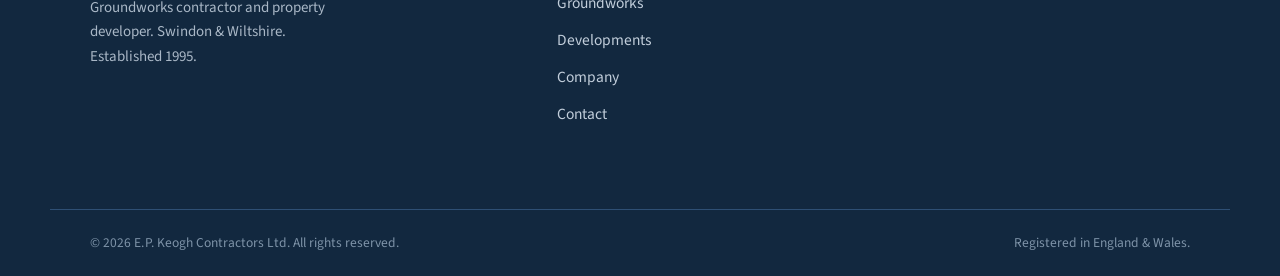
==== commit 793589d5: "Add Ashton Keynes project photography (plant & labour, 2019-20) First location set: nine curated sit" ====
--- a/index.html
+++ b/index.html
@@ -44,8 +44,7 @@
         </div>
       </div>
       <div class="hero-media">
-        <!-- PHOTO SLOT: replace with real site photography -->
-        <img src="assets/placeholders/hero-navy.svg" alt="" aria-hidden="true">
+        <img src="assets/img/projects/ashton-keynes/ak-excavator-trenches.jpg" alt="E. Keogh excavator digging foundation trenches at Ashton Keynes">
       </div>
     </div>
   </section>
@@ -91,28 +90,28 @@
       <div class="work-grid">
         <a class="work-card" href="developments.html">
           <figure>
-            <div class="frame"><img src="assets/placeholders/light-1.svg" alt="Project photography to follow"></div>
+            <div class="frame"><img src="assets/img/projects/ashton-keynes/ak-oversite-slabs.jpg" alt="Completed oversite slabs and stone blockwork to DPC at Ashton Keynes" loading="lazy"></div>
             <figcaption>
-              <div class="work-title">Residential development</div>
-              <div class="work-meta">Development &middot; Swindon</div>
+              <div class="work-title">Oversites &amp; substructures</div>
+              <div class="work-meta">Plant &amp; labour &middot; Ashton Keynes</div>
             </figcaption>
           </figure>
         </a>
         <a class="work-card" href="developments.html">
           <figure>
-            <div class="frame"><img src="assets/placeholders/light-2.svg" alt="Project photography to follow"></div>
+            <div class="frame"><img src="assets/img/projects/ashton-keynes/ak-foundations-dumper.jpg" alt="Foundation trenches and site dumper at Ashton Keynes" loading="lazy"></div>
             <figcaption>
-              <div class="work-title">Groundworks package</div>
-              <div class="work-meta">Subcontract &middot; Wiltshire</div>
+              <div class="work-title">Foundation excavation</div>
+              <div class="work-meta">Plant &amp; labour &middot; Ashton Keynes</div>
             </figcaption>
           </figure>
         </a>
         <a class="work-card" href="developments.html">
           <figure>
-            <div class="frame"><img src="assets/placeholders/light-3.svg" alt="Project photography to follow"></div>
+            <div class="frame"><img src="assets/img/projects/ashton-keynes/ak-drainage.jpg" alt="New drainage run and inspection chamber in a gravel bed at Ashton Keynes" loading="lazy"></div>
             <figcaption>
-              <div class="work-title">External works &amp; drainage</div>
-              <div class="work-meta">Subcontract &middot; Swindon</div>
+              <div class="work-title">Drainage &amp; external works</div>
+              <div class="work-meta">Plant &amp; labour &middot; Ashton Keynes</div>
             </figcaption>
           </figure>
         </a>
